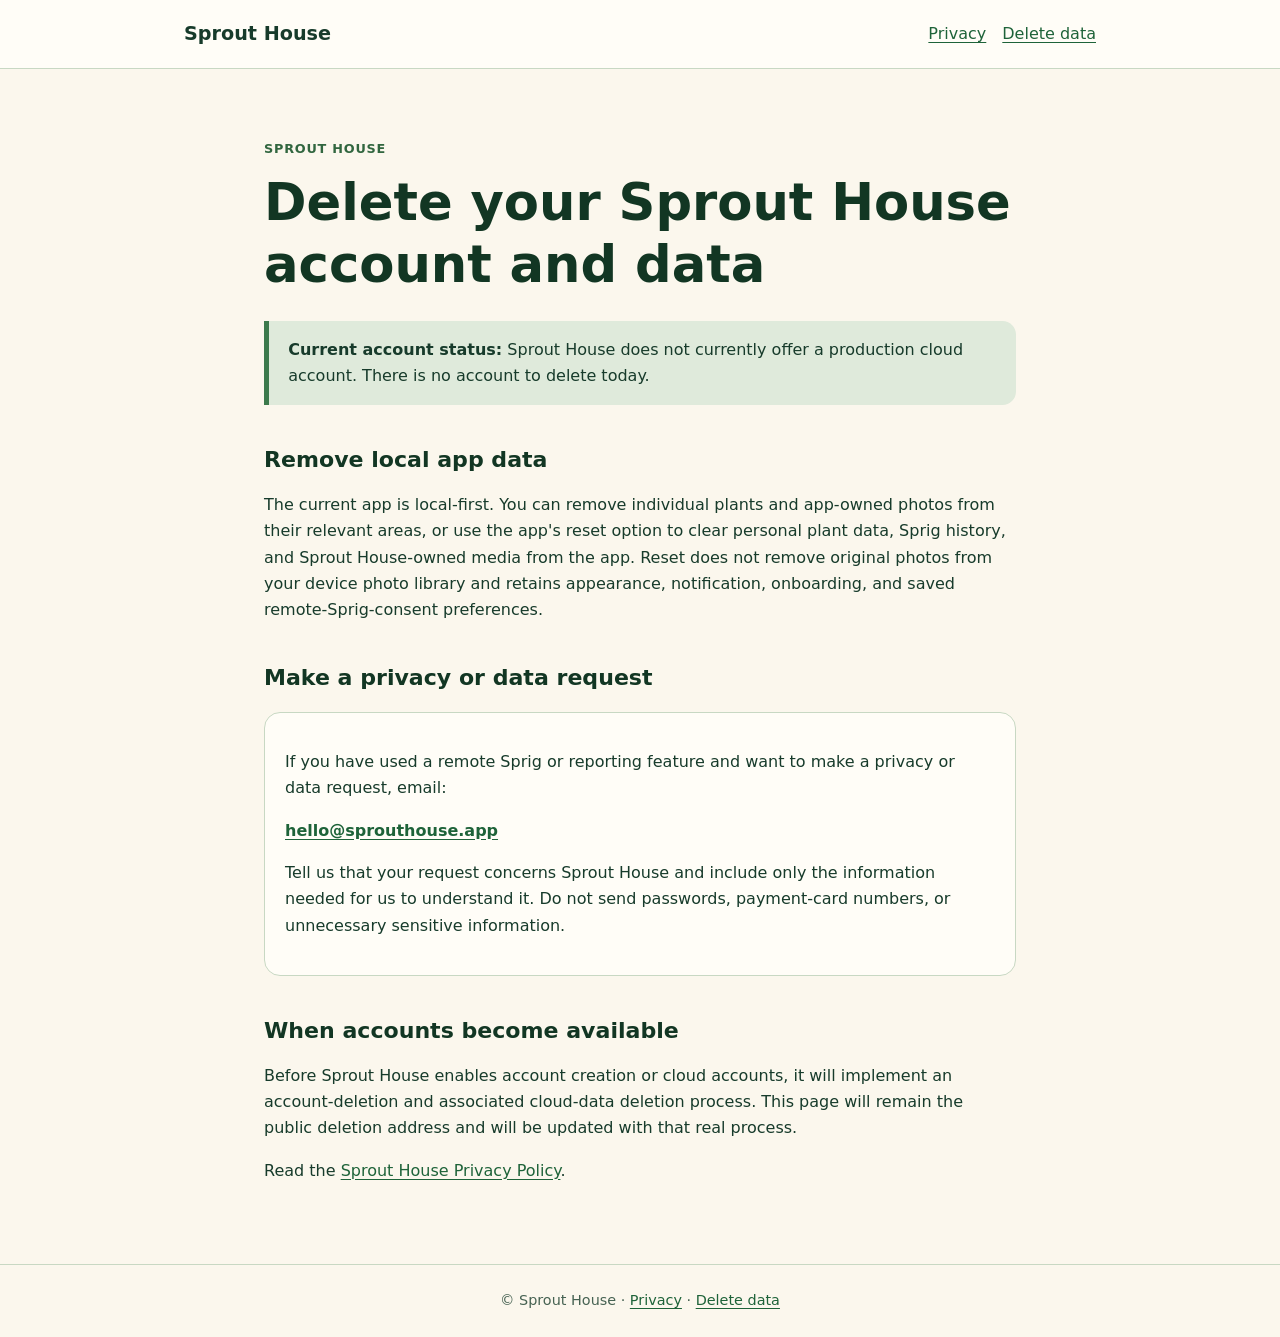
==== delete-account/index.html @ d675d4c4 "feat: add Sprout House public privacy site" ====
<!doctype html><html lang="en"><head><meta charset="utf-8"><meta name="viewport" content="width=device-width, initial-scale=1"><title>Delete your Sprout House account and data</title><meta name="description" content="Learn how to remove local Sprout House data or make a privacy request."><link rel="canonical" href="https://sprouthouse.app/delete-account"><link rel="stylesheet" href="../styles.css"></head><body><header class="site-header"><div class="bar"><a class="brand" href="/privacy">Sprout House</a><nav aria-label="Public pages"><a href="/privacy">Privacy</a><a href="/delete-account" aria-current="page">Delete data</a></nav></div></header><main><p class="eyebrow">Sprout House</p><h1>Delete your Sprout House account and data</h1><div class="notice"><strong>Current account status:</strong> Sprout House does not currently offer a production cloud account. There is no account to delete today.</div><h2>Remove local app data</h2><p>The current app is local-first. You can remove individual plants and app-owned photos from their relevant areas, or use the app's reset option to clear personal plant data, Sprig history, and Sprout House-owned media from the app. Reset does not remove original photos from your device photo library and retains appearance, notification, onboarding, and saved remote-Sprig-consent preferences.</p><h2>Make a privacy or data request</h2><div class="card"><p>If you have used a remote Sprig or reporting feature and want to make a privacy or data request, email:</p><p><a href="mailto:hello@sprouthouse.app?subject=Sprout%20House%20privacy%20or%20data%20request"><strong>hello@sprouthouse.app</strong></a></p><p>Tell us that your request concerns Sprout House and include only the information needed for us to understand it. Do not send passwords, payment-card numbers, or unnecessary sensitive information.</p></div><h2>When accounts become available</h2><p>Before Sprout House enables account creation or cloud accounts, it will implement an account-deletion and associated cloud-data deletion process. This page will remain the public deletion address and will be updated with that real process.</p><p>Read the <a href="/privacy">Sprout House Privacy Policy</a>.</p></main><footer>© Sprout House · <a href="/privacy">Privacy</a> · <a href="/delete-account">Delete data</a></footer></body></html>
---- styles.css ----
:root { --cream:#fbf7ed; --ink:#173b2b; --leaf:#3c7a4c; --sage:#dfeadb; --line:#c8d8c3; }
* { box-sizing:border-box; }
body { margin:0; background:var(--cream); color:var(--ink); font:16px/1.65 system-ui,-apple-system,BlinkMacSystemFont,"Segoe UI",sans-serif; }
a { color:#1e6339; text-underline-offset:3px; } a:focus-visible { outline:3px solid #9acb72; outline-offset:3px; }
.site-header { border-bottom:1px solid var(--line); background:#fffdf7; }.bar { max-width:960px; margin:auto; padding:1.15rem 1.5rem; display:flex; gap:1rem; align-items:center; justify-content:space-between; }.brand { color:var(--ink); font-weight:800; font-size:1.2rem; text-decoration:none; } nav { display:flex; flex-wrap:wrap; gap:1rem; }
main { max-width:800px; margin:0 auto; padding:3.5rem 1.5rem 4rem; }.eyebrow { color:#31663f; font-weight:700; letter-spacing:.06em; text-transform:uppercase; font-size:.8rem; }h1,h2 { line-height:1.2; color:#123623; } h1 { font-size:clamp(2rem,6vw,3.2rem); margin:.25rem 0 1rem; } h2 { margin-top:2.6rem; font-size:1.38rem; }.intro { font-size:1.12rem; max-width:68ch; }.notice { background:var(--sage); border-left:5px solid var(--leaf); border-radius:0 .85rem .85rem 0; padding:1rem 1.2rem; margin:1.6rem 0; }.card { background:#fffdf7; border:1px solid var(--line); border-radius:1rem; padding:1.25rem; margin:1.25rem 0; }li { margin:.4rem 0; } footer { border-top:1px solid var(--line); padding:1.5rem; text-align:center; color:#466252; font-size:.9rem; }@media (max-width:540px) { .bar { align-items:flex-start; flex-direction:column; } main { padding-top:2.25rem; } }
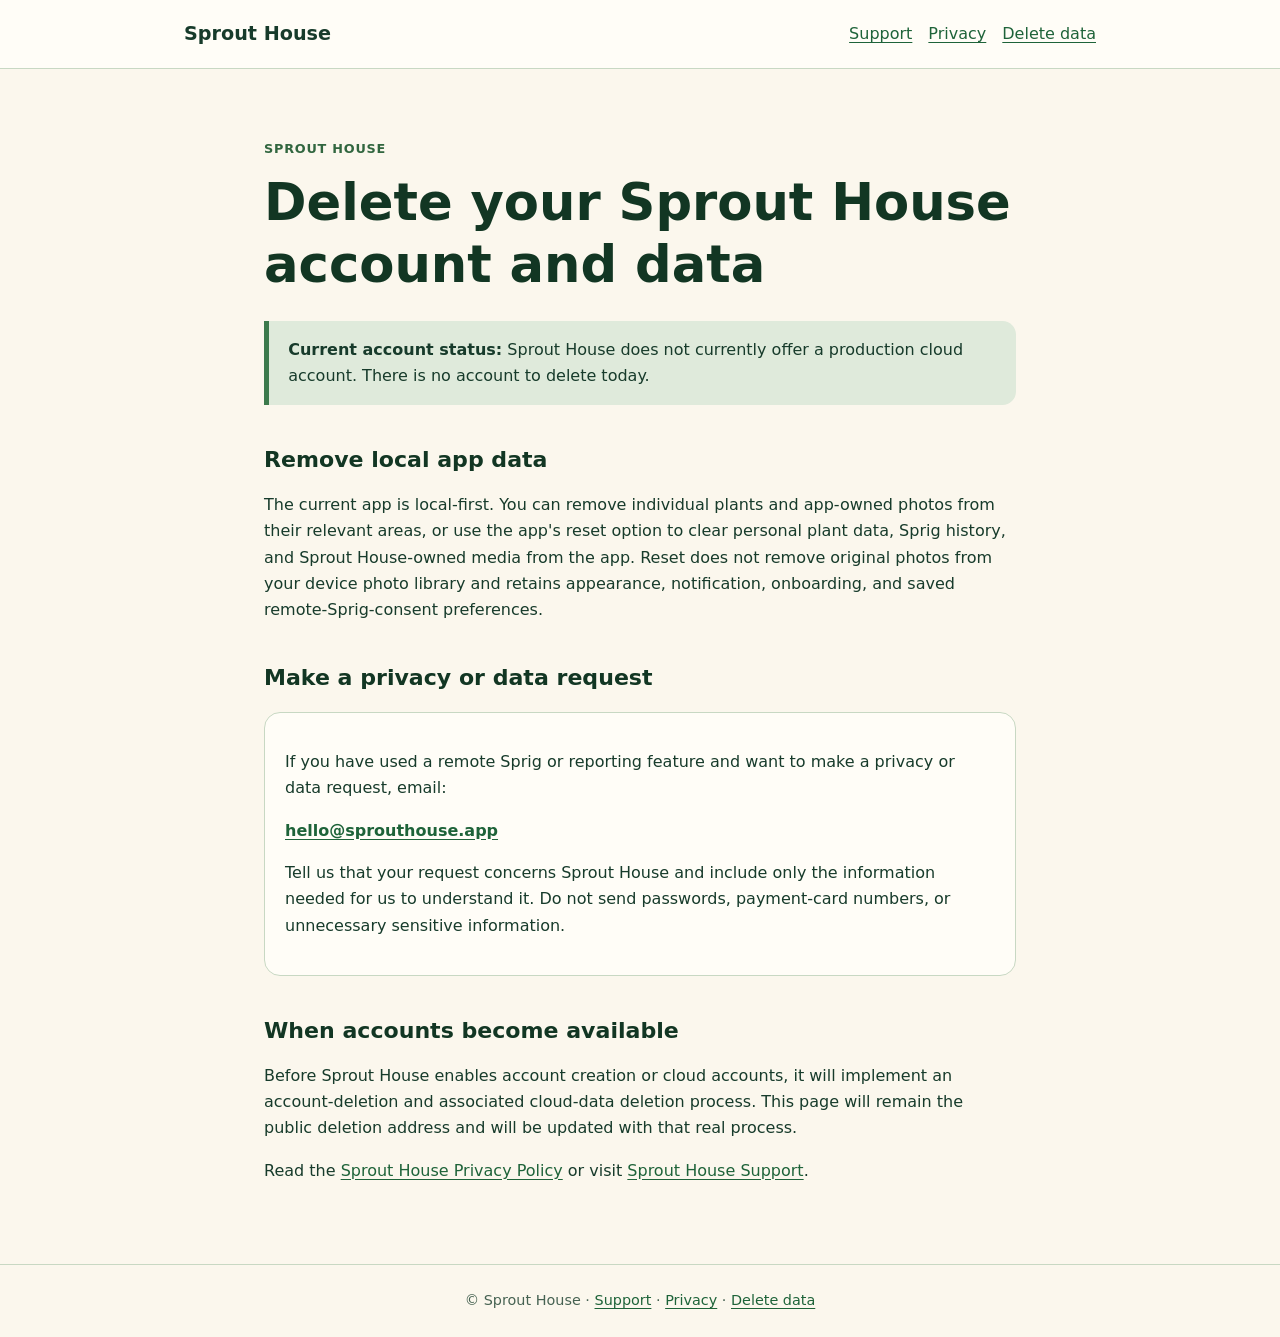
==== commit f7ff0f65: "Add support navigation to deletion page" ====
--- a/delete-account/index.html
+++ b/delete-account/index.html
@@ -1 +1 @@
-<!doctype html><html lang="en"><head><meta charset="utf-8"><meta name="viewport" content="width=device-width, initial-scale=1"><title>Delete your Sprout House account and data</title><meta name="description" content="Learn how to remove local Sprout House data or make a privacy request."><link rel="canonical" href="https://sprouthouse.app/delete-account"><link rel="stylesheet" href="../styles.css"></head><body><header class="site-header"><div class="bar"><a class="brand" href="/privacy">Sprout House</a><nav aria-label="Public pages"><a href="/privacy">Privacy</a><a href="/delete-account" aria-current="page">Delete data</a></nav></div></header><main><p class="eyebrow">Sprout House</p><h1>Delete your Sprout House account and data</h1><div class="notice"><strong>Current account status:</strong> Sprout House does not currently offer a production cloud account. There is no account to delete today.</div><h2>Remove local app data</h2><p>The current app is local-first. You can remove individual plants and app-owned photos from their relevant areas, or use the app's reset option to clear personal plant data, Sprig history, and Sprout House-owned media from the app. Reset does not remove original photos from your device photo library and retains appearance, notification, onboarding, and saved remote-Sprig-consent preferences.</p><h2>Make a privacy or data request</h2><div class="card"><p>If you have used a remote Sprig or reporting feature and want to make a privacy or data request, email:</p><p><a href="mailto:hello@sprouthouse.app?subject=Sprout%20House%20privacy%20or%20data%20request"><strong>hello@sprouthouse.app</strong></a></p><p>Tell us that your request concerns Sprout House and include only the information needed for us to understand it. Do not send passwords, payment-card numbers, or unnecessary sensitive information.</p></div><h2>When accounts become available</h2><p>Before Sprout House enables account creation or cloud accounts, it will implement an account-deletion and associated cloud-data deletion process. This page will remain the public deletion address and will be updated with that real process.</p><p>Read the <a href="/privacy">Sprout House Privacy Policy</a>.</p></main><footer>© Sprout House · <a href="/privacy">Privacy</a> · <a href="/delete-account">Delete data</a></footer></body></html>
+<!doctype html><html lang="en"><head><meta charset="utf-8"><meta name="viewport" content="width=device-width, initial-scale=1"><title>Delete your Sprout House account and data</title><meta name="description" content="Learn how to remove local Sprout House data or make a privacy request."><link rel="canonical" href="https://sprouthouse.app/delete-account"><link rel="stylesheet" href="../styles.css"></head><body><header class="site-header"><div class="bar"><a class="brand" href="/">Sprout House</a><nav aria-label="Public pages"><a href="/support">Support</a><a href="/privacy">Privacy</a><a href="/delete-account" aria-current="page">Delete data</a></nav></div></header><main><p class="eyebrow">Sprout House</p><h1>Delete your Sprout House account and data</h1><div class="notice"><strong>Current account status:</strong> Sprout House does not currently offer a production cloud account. There is no account to delete today.</div><h2>Remove local app data</h2><p>The current app is local-first. You can remove individual plants and app-owned photos from their relevant areas, or use the app's reset option to clear personal plant data, Sprig history, and Sprout House-owned media from the app. Reset does not remove original photos from your device photo library and retains appearance, notification, onboarding, and saved remote-Sprig-consent preferences.</p><h2>Make a privacy or data request</h2><div class="card"><p>If you have used a remote Sprig or reporting feature and want to make a privacy or data request, email:</p><p><a href="mailto:hello@sprouthouse.app?subject=Sprout%20House%20privacy%20or%20data%20request"><strong>hello@sprouthouse.app</strong></a></p><p>Tell us that your request concerns Sprout House and include only the information needed for us to understand it. Do not send passwords, payment-card numbers, or unnecessary sensitive information.</p></div><h2>When accounts become available</h2><p>Before Sprout House enables account creation or cloud accounts, it will implement an account-deletion and associated cloud-data deletion process. This page will remain the public deletion address and will be updated with that real process.</p><p>Read the <a href="/privacy">Sprout House Privacy Policy</a> or visit <a href="/support">Sprout House Support</a>.</p></main><footer>© Sprout House · <a href="/support">Support</a> · <a href="/privacy">Privacy</a> · <a href="/delete-account">Delete data</a></footer></body></html>
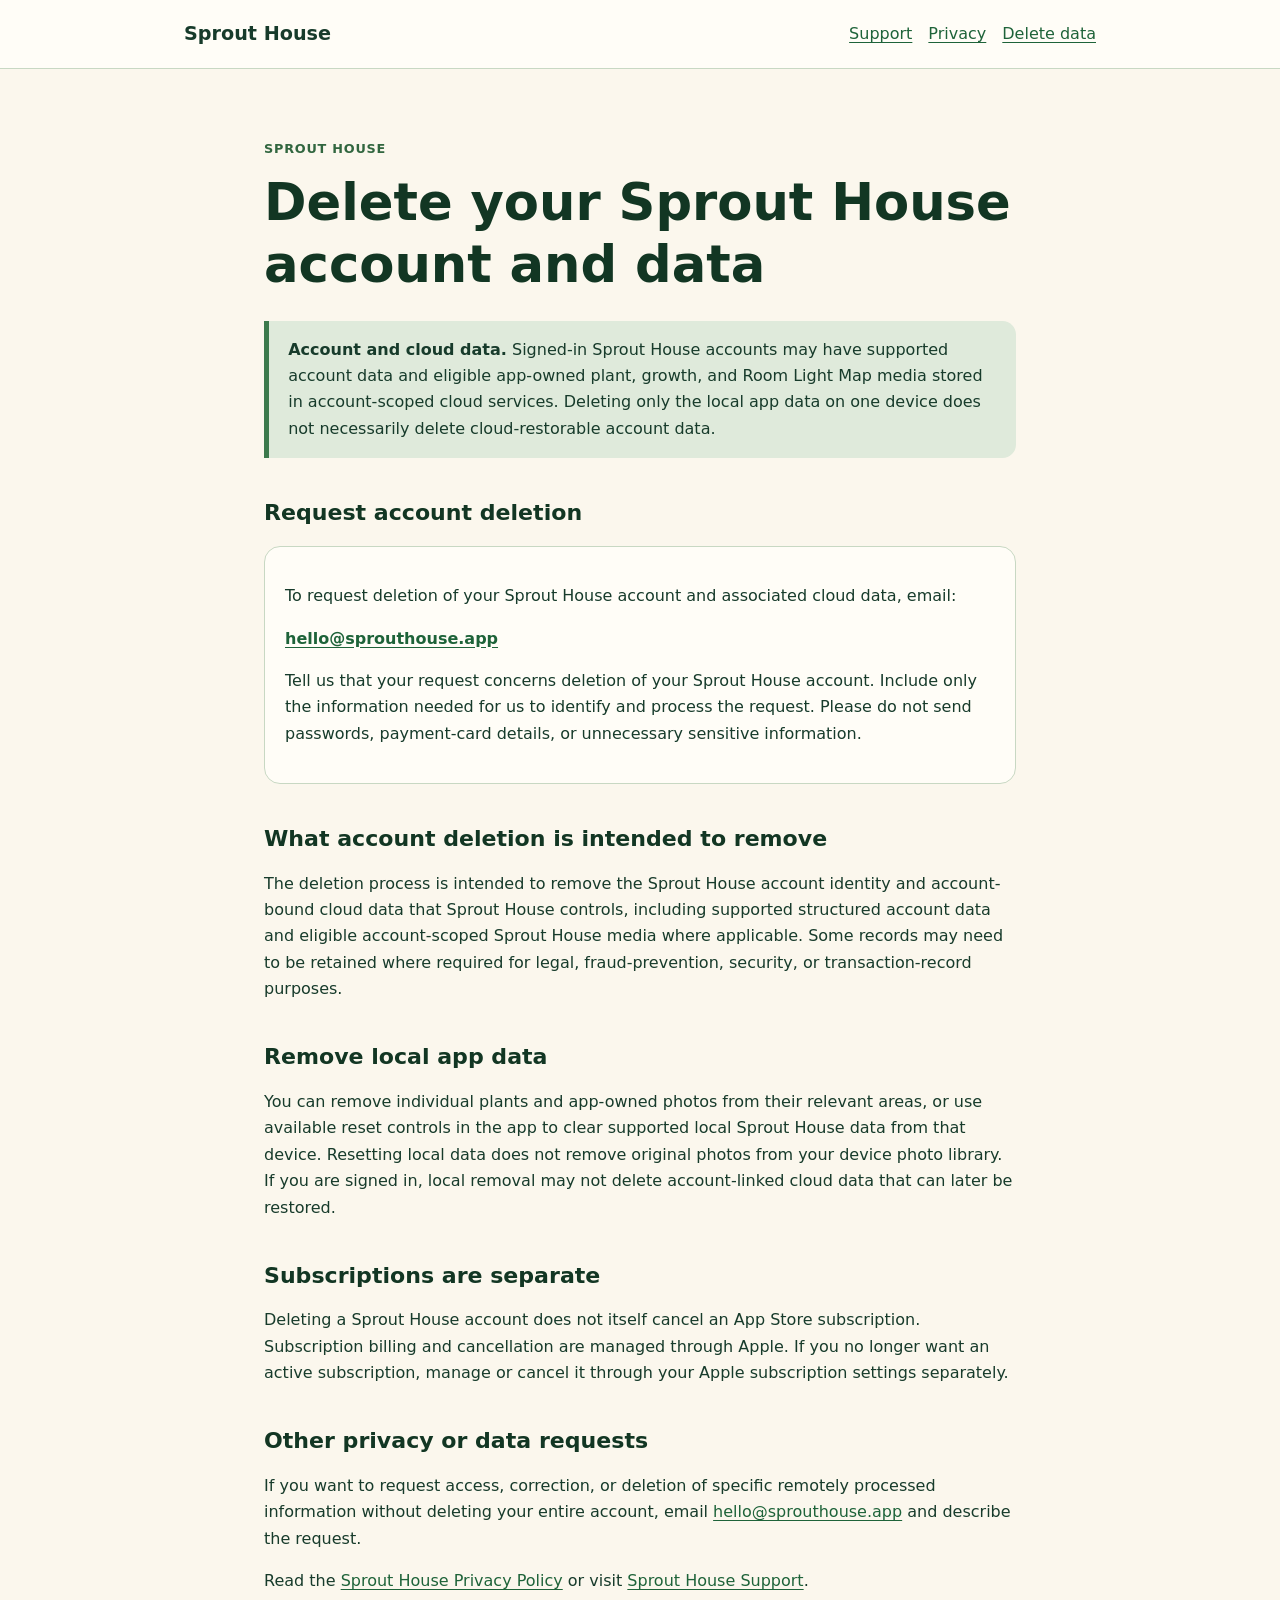
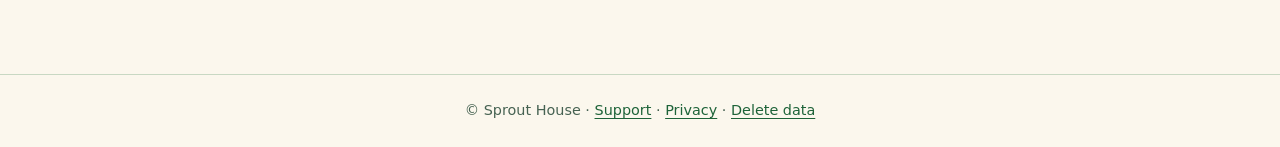
==== commit 0a4f4f4d: "Update delete account page for final V1 account and cloud behavior" ====
--- a/delete-account/index.html
+++ b/delete-account/index.html
@@ -1 +1,51 @@
-<!doctype html><html lang="en"><head><meta charset="utf-8"><meta name="viewport" content="width=device-width, initial-scale=1"><title>Delete your Sprout House account and data</title><meta name="description" content="Learn how to remove local Sprout House data or make a privacy request."><link rel="canonical" href="https://sprouthouse.app/delete-account"><link rel="stylesheet" href="../styles.css"></head><body><header class="site-header"><div class="bar"><a class="brand" href="/">Sprout House</a><nav aria-label="Public pages"><a href="/support">Support</a><a href="/privacy">Privacy</a><a href="/delete-account" aria-current="page">Delete data</a></nav></div></header><main><p class="eyebrow">Sprout House</p><h1>Delete your Sprout House account and data</h1><div class="notice"><strong>Current account status:</strong> Sprout House does not currently offer a production cloud account. There is no account to delete today.</div><h2>Remove local app data</h2><p>The current app is local-first. You can remove individual plants and app-owned photos from their relevant areas, or use the app's reset option to clear personal plant data, Sprig history, and Sprout House-owned media from the app. Reset does not remove original photos from your device photo library and retains appearance, notification, onboarding, and saved remote-Sprig-consent preferences.</p><h2>Make a privacy or data request</h2><div class="card"><p>If you have used a remote Sprig or reporting feature and want to make a privacy or data request, email:</p><p><a href="mailto:hello@sprouthouse.app?subject=Sprout%20House%20privacy%20or%20data%20request"><strong>hello@sprouthouse.app</strong></a></p><p>Tell us that your request concerns Sprout House and include only the information needed for us to understand it. Do not send passwords, payment-card numbers, or unnecessary sensitive information.</p></div><h2>When accounts become available</h2><p>Before Sprout House enables account creation or cloud accounts, it will implement an account-deletion and associated cloud-data deletion process. This page will remain the public deletion address and will be updated with that real process.</p><p>Read the <a href="/privacy">Sprout House Privacy Policy</a> or visit <a href="/support">Sprout House Support</a>.</p></main><footer>© Sprout House · <a href="/support">Support</a> · <a href="/privacy">Privacy</a> · <a href="/delete-account">Delete data</a></footer></body></html>
+<!doctype html>
+<html lang="en">
+<head>
+  <meta charset="utf-8">
+  <meta name="viewport" content="width=device-width, initial-scale=1">
+  <title>Delete your Sprout House account and data</title>
+  <meta name="description" content="Learn how to request deletion of your Sprout House account and associated data, or remove local app data.">
+  <link rel="canonical" href="https://sprouthouse.app/delete-account">
+  <link rel="stylesheet" href="../styles.css">
+</head>
+<body>
+  <header class="site-header">
+    <div class="bar">
+      <a class="brand" href="/">Sprout House</a>
+      <nav aria-label="Public pages">
+        <a href="/support">Support</a>
+        <a href="/privacy">Privacy</a>
+        <a href="/delete-account" aria-current="page">Delete data</a>
+      </nav>
+    </div>
+  </header>
+  <main>
+    <p class="eyebrow">Sprout House</p>
+    <h1>Delete your Sprout House account and data</h1>
+
+    <div class="notice"><strong>Account and cloud data.</strong> Signed-in Sprout House accounts may have supported account data and eligible app-owned plant, growth, and Room Light Map media stored in account-scoped cloud services. Deleting only the local app data on one device does not necessarily delete cloud-restorable account data.</div>
+
+    <h2>Request account deletion</h2>
+    <div class="card">
+      <p>To request deletion of your Sprout House account and associated cloud data, email:</p>
+      <p><a href="mailto:hello@sprouthouse.app?subject=Sprout%20House%20account%20deletion%20request"><strong>hello@sprouthouse.app</strong></a></p>
+      <p>Tell us that your request concerns deletion of your Sprout House account. Include only the information needed for us to identify and process the request. Please do not send passwords, payment-card details, or unnecessary sensitive information.</p>
+    </div>
+
+    <h2>What account deletion is intended to remove</h2>
+    <p>The deletion process is intended to remove the Sprout House account identity and account-bound cloud data that Sprout House controls, including supported structured account data and eligible account-scoped Sprout House media where applicable. Some records may need to be retained where required for legal, fraud-prevention, security, or transaction-record purposes.</p>
+
+    <h2>Remove local app data</h2>
+    <p>You can remove individual plants and app-owned photos from their relevant areas, or use available reset controls in the app to clear supported local Sprout House data from that device. Resetting local data does not remove original photos from your device photo library. If you are signed in, local removal may not delete account-linked cloud data that can later be restored.</p>
+
+    <h2>Subscriptions are separate</h2>
+    <p>Deleting a Sprout House account does not itself cancel an App Store subscription. Subscription billing and cancellation are managed through Apple. If you no longer want an active subscription, manage or cancel it through your Apple subscription settings separately.</p>
+
+    <h2>Other privacy or data requests</h2>
+    <p>If you want to request access, correction, or deletion of specific remotely processed information without deleting your entire account, email <a href="mailto:hello@sprouthouse.app?subject=Sprout%20House%20privacy%20or%20data%20request">hello@sprouthouse.app</a> and describe the request.</p>
+
+    <p>Read the <a href="/privacy">Sprout House Privacy Policy</a> or visit <a href="/support">Sprout House Support</a>.</p>
+  </main>
+  <footer>© Sprout House · <a href="/support">Support</a> · <a href="/privacy">Privacy</a> · <a href="/delete-account">Delete data</a></footer>
+</body>
+</html>
